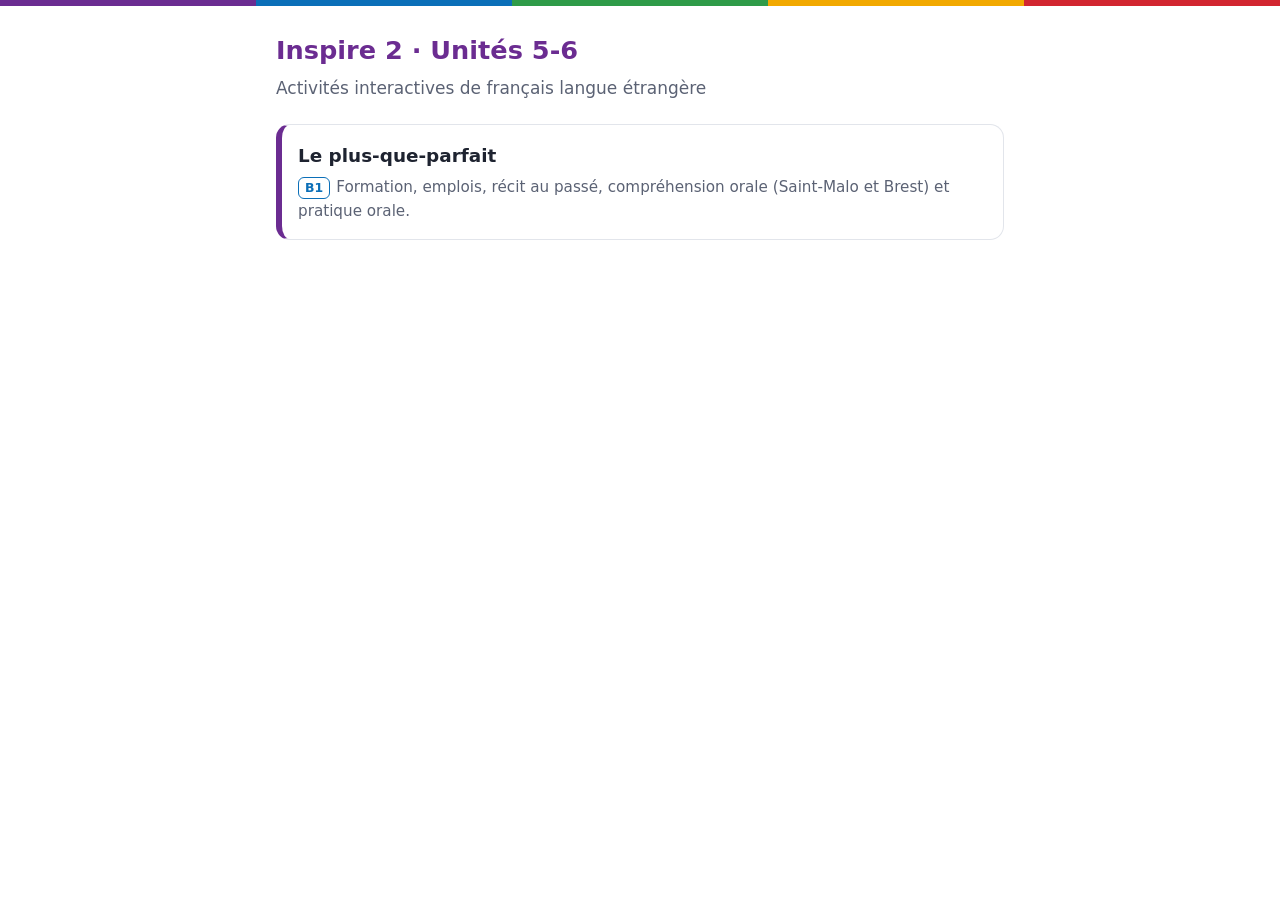
==== index.html @ f400dd66 "Activité « Le plus-que-parfait » (B1) avec audio et photos - plus-que-parfait.html : formation, empl" ====
<!doctype html>
<html lang="fr">
<head>
<meta charset="utf-8">
<meta name="viewport" content="width=device-width, initial-scale=1">
<title>Inspire 2 · Unités 5-6</title>
<style>
:root{--violet:#6b2c91;--bleu:#0b6fb8;--vert:#2f9b48;--jaune:#f2a900;--rouge:#d22630;--ink:#1e2330;--muted:#5b6274;--line:#e2e5eb}
*{box-sizing:border-box}
body{margin:0;background:#fff;color:var(--ink);font:17px/1.6 system-ui,-apple-system,"Segoe UI",Roboto,Arial,sans-serif}
.stripe{display:flex;height:6px}.stripe i{flex:1}
main{max-width:760px;margin:0 auto;padding:24px 16px 40px}
h1{margin:0;font-size:1.6rem;color:var(--violet)}
.sub{margin:4px 0 22px;color:var(--muted)}
.act{display:block;text-decoration:none;color:inherit;border:1px solid var(--line);border-left:6px solid var(--violet);border-radius:14px;padding:16px;margin:12px 0}
.act:hover,.act:focus-visible{border-color:var(--violet);outline:none}
.act h2{margin:0 0 4px;font-size:1.15rem}
.act p{margin:0;color:var(--muted);font-size:.95rem}
.tag{display:inline-block;font-size:.78rem;font-weight:700;color:var(--bleu);border:1.5px solid var(--bleu);border-radius:6px;padding:0 6px;margin-right:6px}
</style>
</head>
<body>
<div class="stripe" aria-hidden="true"><i style="background:var(--violet)"></i><i style="background:var(--bleu)"></i><i style="background:var(--vert)"></i><i style="background:var(--jaune)"></i><i style="background:var(--rouge)"></i></div>
<main>
  <h1>Inspire 2 · Unités 5-6</h1>
  <p class="sub">Activités interactives de français langue étrangère</p>
  <a class="act" href="plus-que-parfait.html">
    <h2>Le plus-que-parfait</h2>
    <p><span class="tag">B1</span>Formation, emplois, récit au passé, compréhension orale (Saint-Malo et Brest) et pratique orale.</p>
  </a>
</main>
</body>
</html>
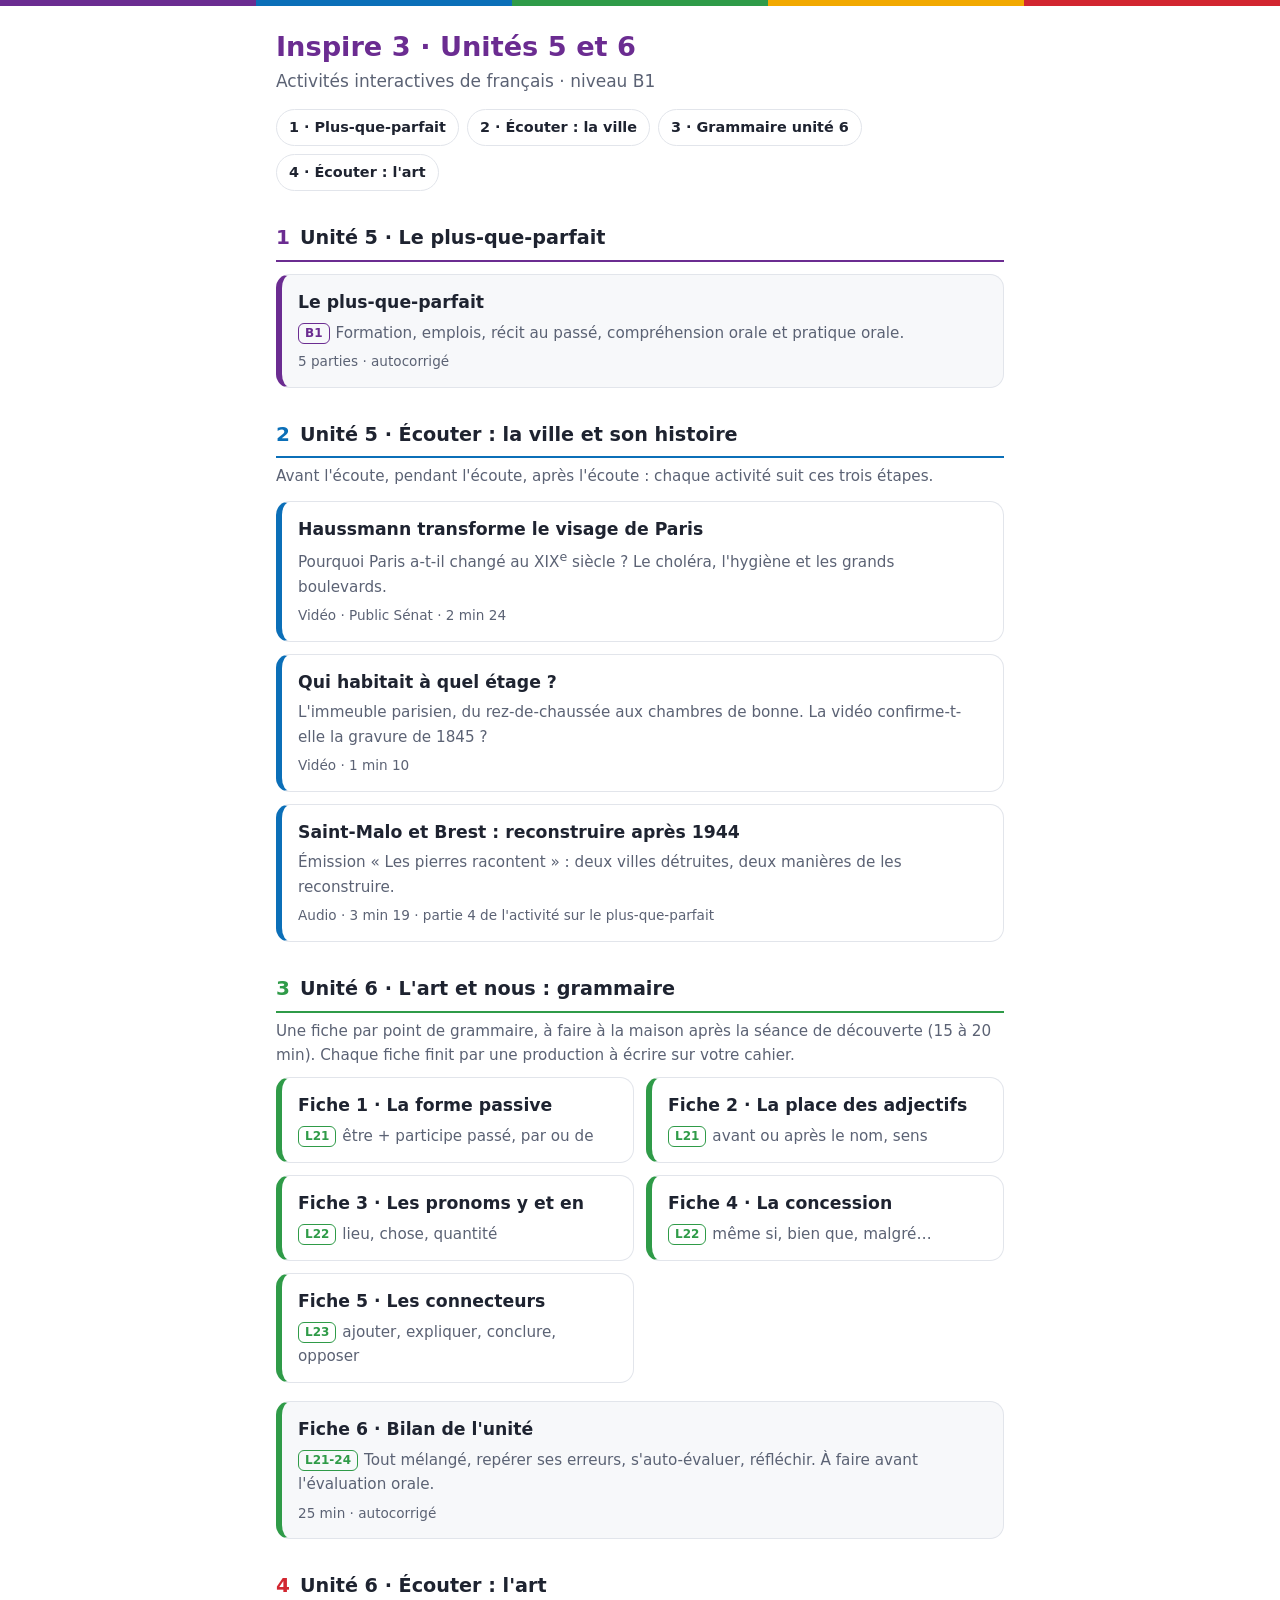
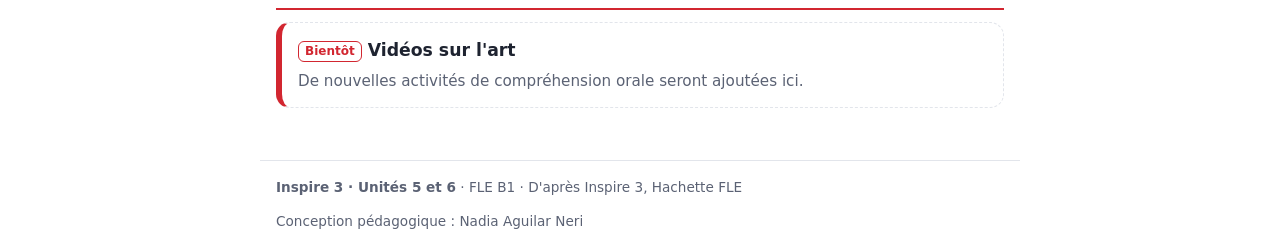
==== commit 22d7cf91: "Accueil Inspire 3 U5-U6 : plus-que-parfait, écoutes (ville, Brest), grammaire unité 6 - Nouvel index" ====
--- a/index.html
+++ b/index.html
@@ -3,31 +3,111 @@
 <head>
 <meta charset="utf-8">
 <meta name="viewport" content="width=device-width, initial-scale=1">
-<title>Inspire 2 · Unités 5-6</title>
+<title>Inspire 3 · Unités 5 et 6</title>
 <style>
-:root{--violet:#6b2c91;--bleu:#0b6fb8;--vert:#2f9b48;--jaune:#f2a900;--rouge:#d22630;--ink:#1e2330;--muted:#5b6274;--line:#e2e5eb}
+:root{--violet:#6b2c91;--bleu:#0b6fb8;--vert:#2f9b48;--jaune:#f2a900;--rouge:#d22630;--ink:#1e2330;--muted:#5b6274;--line:#e2e5eb;--soft:#f7f8fa}
 *{box-sizing:border-box}
+html{-webkit-text-size-adjust:100%;scroll-behavior:smooth}
 body{margin:0;background:#fff;color:var(--ink);font:17px/1.6 system-ui,-apple-system,"Segoe UI",Roboto,Arial,sans-serif}
+a{color:var(--bleu)}
 .stripe{display:flex;height:6px}.stripe i{flex:1}
 main{max-width:760px;margin:0 auto;padding:24px 16px 40px}
-h1{margin:0;font-size:1.6rem;color:var(--violet)}
-.sub{margin:4px 0 22px;color:var(--muted)}
-.act{display:block;text-decoration:none;color:inherit;border:1px solid var(--line);border-left:6px solid var(--violet);border-radius:14px;padding:16px;margin:12px 0}
-.act:hover,.act:focus-visible{border-color:var(--violet);outline:none}
-.act h2{margin:0 0 4px;font-size:1.15rem}
+h1{margin:0;font-size:1.7rem;line-height:1.25;color:var(--violet)}
+.sub{margin:4px 0 14px;color:var(--muted)}
+nav.sommaire{display:flex;flex-wrap:wrap;gap:8px;margin:0 0 8px}
+nav.sommaire a{text-decoration:none;font-size:.9rem;font-weight:600;border:1.5px solid var(--line);border-radius:999px;padding:6px 12px;color:var(--ink)}
+nav.sommaire a:hover,nav.sommaire a:focus-visible{border-color:var(--violet);outline:none}
+section.bloc{margin-top:30px;scroll-margin-top:12px}
+.bloc-head{display:flex;align-items:baseline;gap:10px;border-bottom:2px solid var(--c);padding-bottom:6px;margin-bottom:6px}
+.bloc-head .n{font-weight:800;color:var(--c);font-size:1.25rem}
+.bloc-head h2{margin:0;font-size:1.2rem}
+.bloc-intro{margin:6px 0 4px;color:var(--muted);font-size:.95rem}
+.act{display:block;text-decoration:none;color:inherit;border:1px solid var(--line);border-left:6px solid var(--c);border-radius:14px;padding:14px 16px;margin:12px 0;background:#fff}
+a.act:hover,a.act:focus-visible{border-color:var(--c);outline:none}
+.act h3{margin:0 0 4px;font-size:1.08rem}
 .act p{margin:0;color:var(--muted);font-size:.95rem}
-.tag{display:inline-block;font-size:.78rem;font-weight:700;color:var(--bleu);border:1.5px solid var(--bleu);border-radius:6px;padding:0 6px;margin-right:6px}
+.act .meta{margin-top:6px;font-size:.85rem}
+.act.vedette{background:var(--soft)}
+.tag{display:inline-block;font-size:.75rem;font-weight:700;color:var(--c);border:1.5px solid var(--c);border-radius:6px;padding:0 6px;margin-right:6px;vertical-align:1px}
+.act.bientot{border-style:dashed;border-left-style:solid}
+.grid{display:grid;gap:0 12px;grid-template-columns:1fr}
+@media (min-width:640px){.grid{grid-template-columns:1fr 1fr}.grid .act{margin:6px 0}}
+footer{max-width:760px;margin:0 auto;padding:16px;border-top:1px solid var(--line);color:var(--muted);font-size:.85rem;display:flex;justify-content:space-between;gap:12px;flex-wrap:wrap}
 </style>
 </head>
 <body>
 <div class="stripe" aria-hidden="true"><i style="background:var(--violet)"></i><i style="background:var(--bleu)"></i><i style="background:var(--vert)"></i><i style="background:var(--jaune)"></i><i style="background:var(--rouge)"></i></div>
 <main>
-  <h1>Inspire 2 · Unités 5-6</h1>
-  <p class="sub">Activités interactives de français langue étrangère</p>
-  <a class="act" href="plus-que-parfait.html">
-    <h2>Le plus-que-parfait</h2>
-    <p><span class="tag">B1</span>Formation, emplois, récit au passé, compréhension orale (Saint-Malo et Brest) et pratique orale.</p>
-  </a>
+  <h1>Inspire 3 · Unités 5 et 6</h1>
+  <p class="sub">Activités interactives de français · niveau B1</p>
+  <nav class="sommaire" aria-label="Sommaire">
+    <a href="#pqp">1 · Plus-que-parfait</a>
+    <a href="#ecouter">2 · Écouter : la ville</a>
+    <a href="#grammaire-u6">3 · Grammaire unité 6</a>
+    <a href="#art">4 · Écouter : l'art</a>
+  </nav>
+
+  <!-- 1. PLUS-QUE-PARFAIT -->
+  <section class="bloc" id="pqp" style="--c:var(--violet)">
+    <div class="bloc-head"><span class="n">1</span><h2>Unité 5 · Le plus-que-parfait</h2></div>
+    <a class="act vedette" href="plus-que-parfait.html">
+      <h3>Le plus-que-parfait</h3>
+      <p><span class="tag">B1</span>Formation, emplois, récit au passé, compréhension orale et pratique orale.</p>
+      <p class="meta">5 parties · autocorrigé</p>
+    </a>
+  </section>
+
+  <!-- 2. ÉCOUTER : LA VILLE ET SON HISTOIRE -->
+  <section class="bloc" id="ecouter" style="--c:var(--bleu)">
+    <div class="bloc-head"><span class="n">2</span><h2>Unité 5 · Écouter : la ville et son histoire</h2></div>
+    <p class="bloc-intro">Avant l'écoute, pendant l'écoute, après l'écoute : chaque activité suit ces trois étapes.</p>
+    <a class="act" href="ecouter/haussmann.html">
+      <h3>Haussmann transforme le visage de Paris</h3>
+      <p>Pourquoi Paris a-t-il changé au XIX<sup>e</sup> siècle&nbsp;? Le choléra, l'hygiène et les grands boulevards.</p>
+      <p class="meta">Vidéo · Public Sénat · 2 min 24</p>
+    </a>
+    <a class="act" href="ecouter/logements.html">
+      <h3>Qui habitait à quel étage&nbsp;?</h3>
+      <p>L'immeuble parisien, du rez-de-chaussée aux chambres de bonne. La vidéo confirme-t-elle la gravure de 1845&nbsp;?</p>
+      <p class="meta">Vidéo · 1 min 10</p>
+    </a>
+    <a class="act" href="plus-que-parfait.html#ecoute">
+      <h3>Saint-Malo et Brest : reconstruire après 1944</h3>
+      <p>Émission « Les pierres racontent » : deux villes détruites, deux manières de les reconstruire.</p>
+      <p class="meta">Audio · 3 min 19 · partie 4 de l'activité sur le plus-que-parfait</p>
+    </a>
+  </section>
+
+  <!-- 3. GRAMMAIRE UNITÉ 6 -->
+  <section class="bloc" id="grammaire-u6" style="--c:var(--vert)">
+    <div class="bloc-head"><span class="n">3</span><h2>Unité 6 · L'art et nous : grammaire</h2></div>
+    <p class="bloc-intro">Une fiche par point de grammaire, à faire à la maison après la séance de découverte (15 à 20 min). Chaque fiche finit par une production à écrire sur votre cahier.</p>
+    <div class="grid">
+      <a class="act" href="u6-f1-passif.html"><h3>Fiche 1 · La forme passive</h3><p><span class="tag">L21</span>être + participe passé, par ou de</p></a>
+      <a class="act" href="u6-f2-adjectifs.html"><h3>Fiche 2 · La place des adjectifs</h3><p><span class="tag">L21</span>avant ou après le nom, sens</p></a>
+      <a class="act" href="u6-f3-y-en.html"><h3>Fiche 3 · Les pronoms y et en</h3><p><span class="tag">L22</span>lieu, chose, quantité</p></a>
+      <a class="act" href="u6-f4-concession.html"><h3>Fiche 4 · La concession</h3><p><span class="tag">L22</span>même si, bien que, malgré…</p></a>
+      <a class="act" href="u6-f5-connecteurs.html"><h3>Fiche 5 · Les connecteurs</h3><p><span class="tag">L23</span>ajouter, expliquer, conclure, opposer</p></a>
+    </div>
+    <a class="act vedette" href="u6-f6-bilan.html">
+      <h3>Fiche 6 · Bilan de l'unité</h3>
+      <p><span class="tag">L21-24</span>Tout mélangé, repérer ses erreurs, s'auto-évaluer, réfléchir. À faire avant l'évaluation orale.</p>
+      <p class="meta">25 min · autocorrigé</p>
+    </a>
+  </section>
+
+  <!-- 4. ÉCOUTER : L'ART -->
+  <section class="bloc" id="art" style="--c:var(--rouge)">
+    <div class="bloc-head"><span class="n">4</span><h2>Unité 6 · Écouter : l'art</h2></div>
+    <div class="act bientot">
+      <h3><span class="tag">Bientôt</span>Vidéos sur l'art</h3>
+      <p>De nouvelles activités de compréhension orale seront ajoutées ici.</p>
+    </div>
+  </section>
 </main>
+<footer>
+  <span><b>Inspire 3 · Unités 5 et 6</b> · FLE B1 · D'après Inspire 3, Hachette FLE</span>
+  <span>Conception pédagogique : Nadia Aguilar Neri</span>
+</footer>
 </body>
 </html>
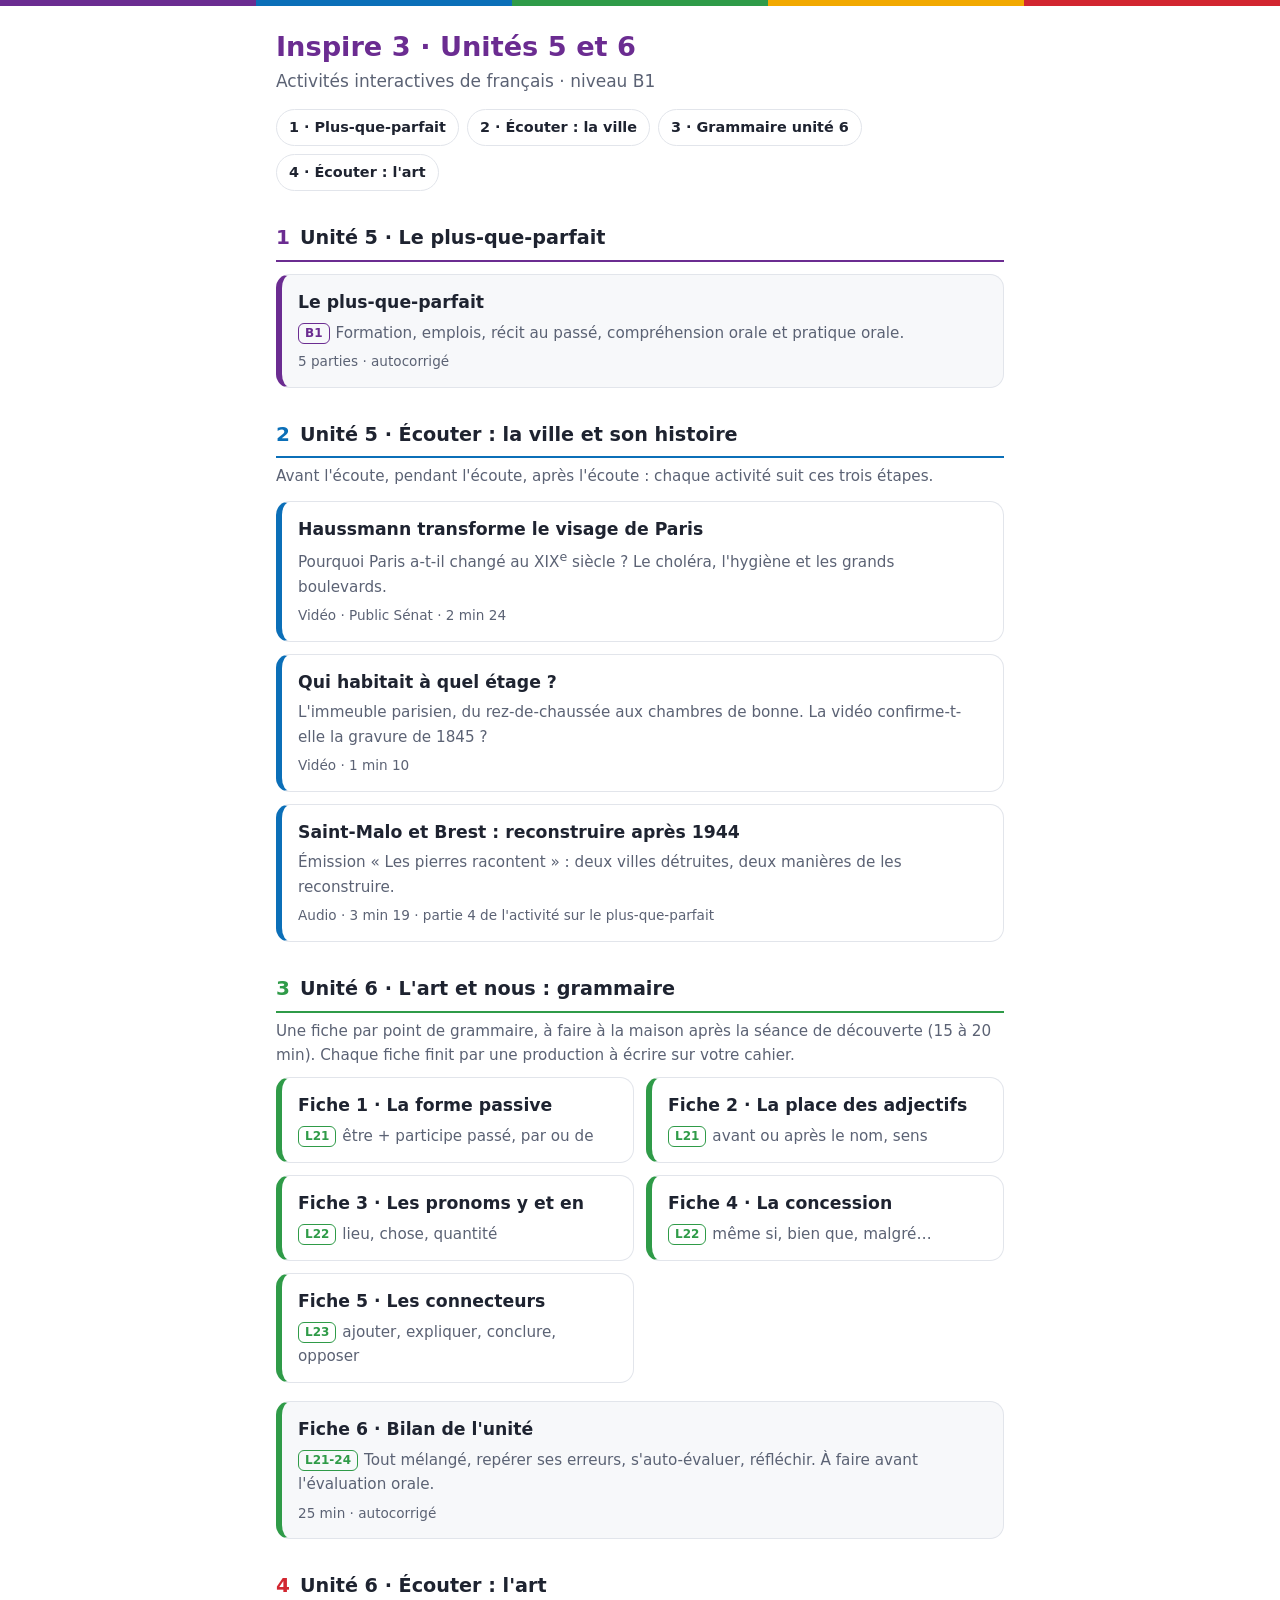
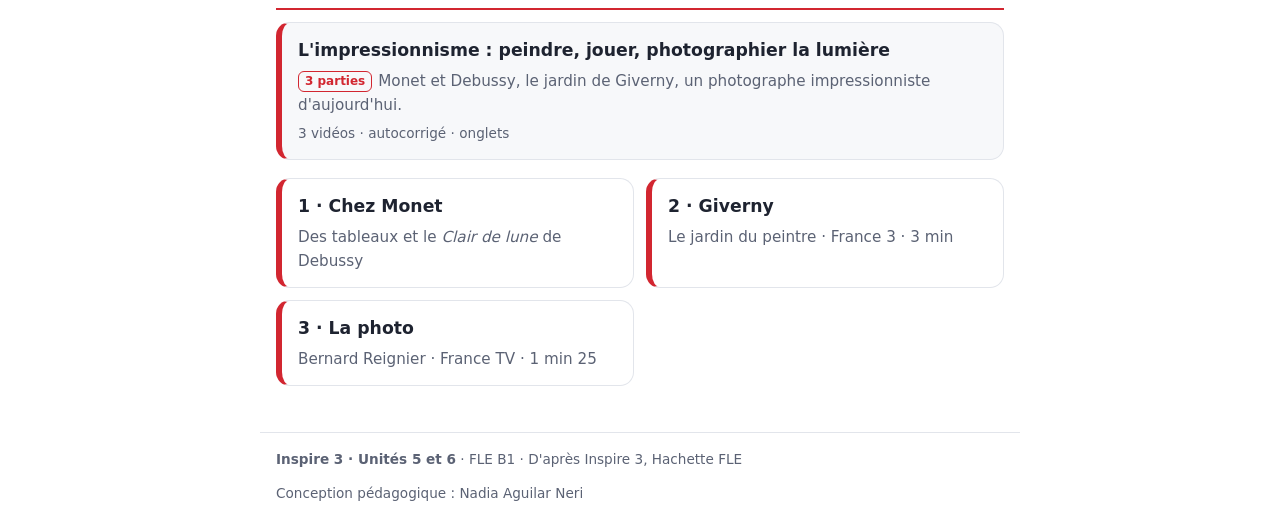
==== commit 9fe7043e: "Écouter l'art : l'impressionnisme en 3 onglets (Monet et Debussy, Giverny, photographie) - ecouter/i" ====
--- a/index.html
+++ b/index.html
@@ -99,9 +99,15 @@
   <!-- 4. ÉCOUTER : L'ART -->
   <section class="bloc" id="art" style="--c:var(--rouge)">
     <div class="bloc-head"><span class="n">4</span><h2>Unité 6 · Écouter : l'art</h2></div>
-    <div class="act bientot">
-      <h3><span class="tag">Bientôt</span>Vidéos sur l'art</h3>
-      <p>De nouvelles activités de compréhension orale seront ajoutées ici.</p>
+    <a class="act vedette" href="ecouter/impressionnisme.html">
+      <h3>L'impressionnisme : peindre, jouer, photographier la lumière</h3>
+      <p><span class="tag">3 parties</span>Monet et Debussy, le jardin de Giverny, un photographe impressionniste d'aujourd'hui.</p>
+      <p class="meta">3 vidéos · autocorrigé · onglets</p>
+    </a>
+    <div class="grid">
+      <a class="act" href="ecouter/impressionnisme.html#monet"><h3>1 · Chez Monet</h3><p>Des tableaux et le <i>Clair de lune</i> de Debussy</p></a>
+      <a class="act" href="ecouter/impressionnisme.html#giverny"><h3>2 · Giverny</h3><p>Le jardin du peintre · France 3 · 3 min</p></a>
+      <a class="act" href="ecouter/impressionnisme.html#photo"><h3>3 · La photo</h3><p>Bernard Reignier · France TV · 1 min 25</p></a>
     </div>
   </section>
 </main>
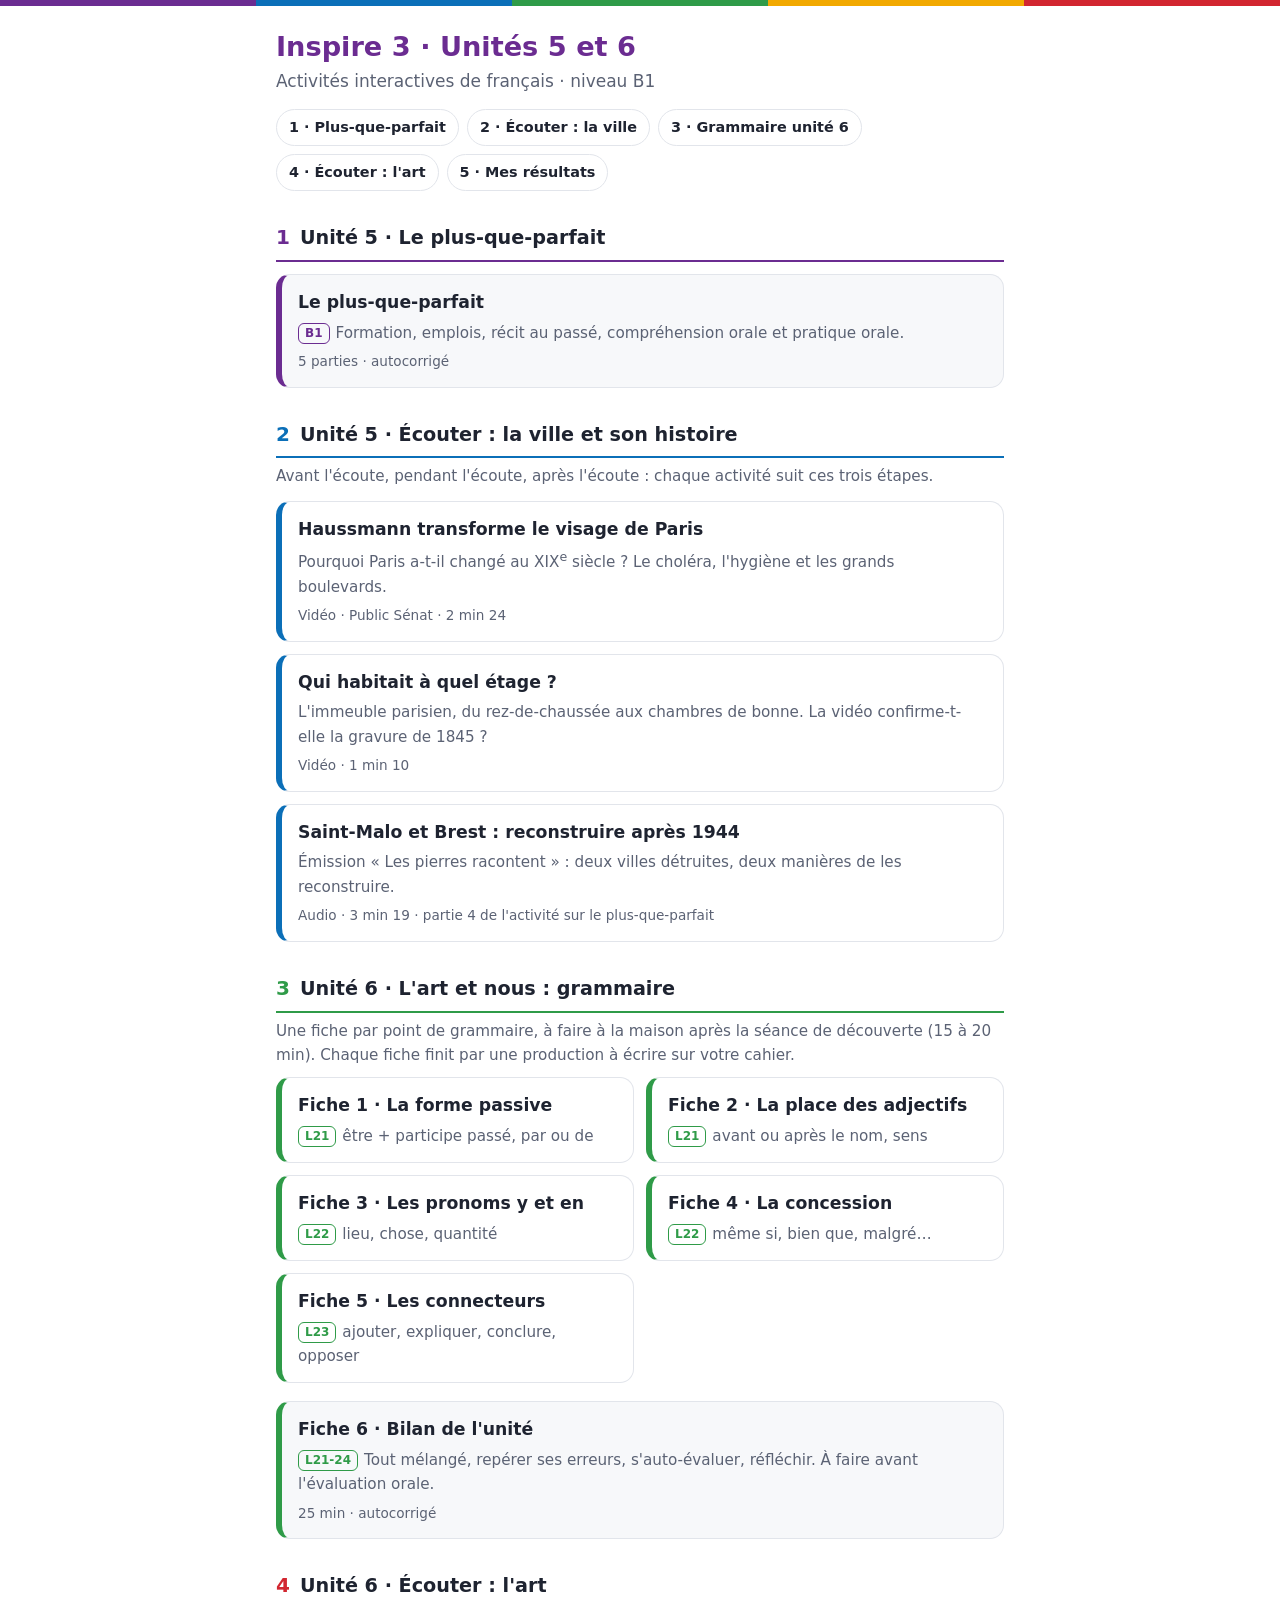
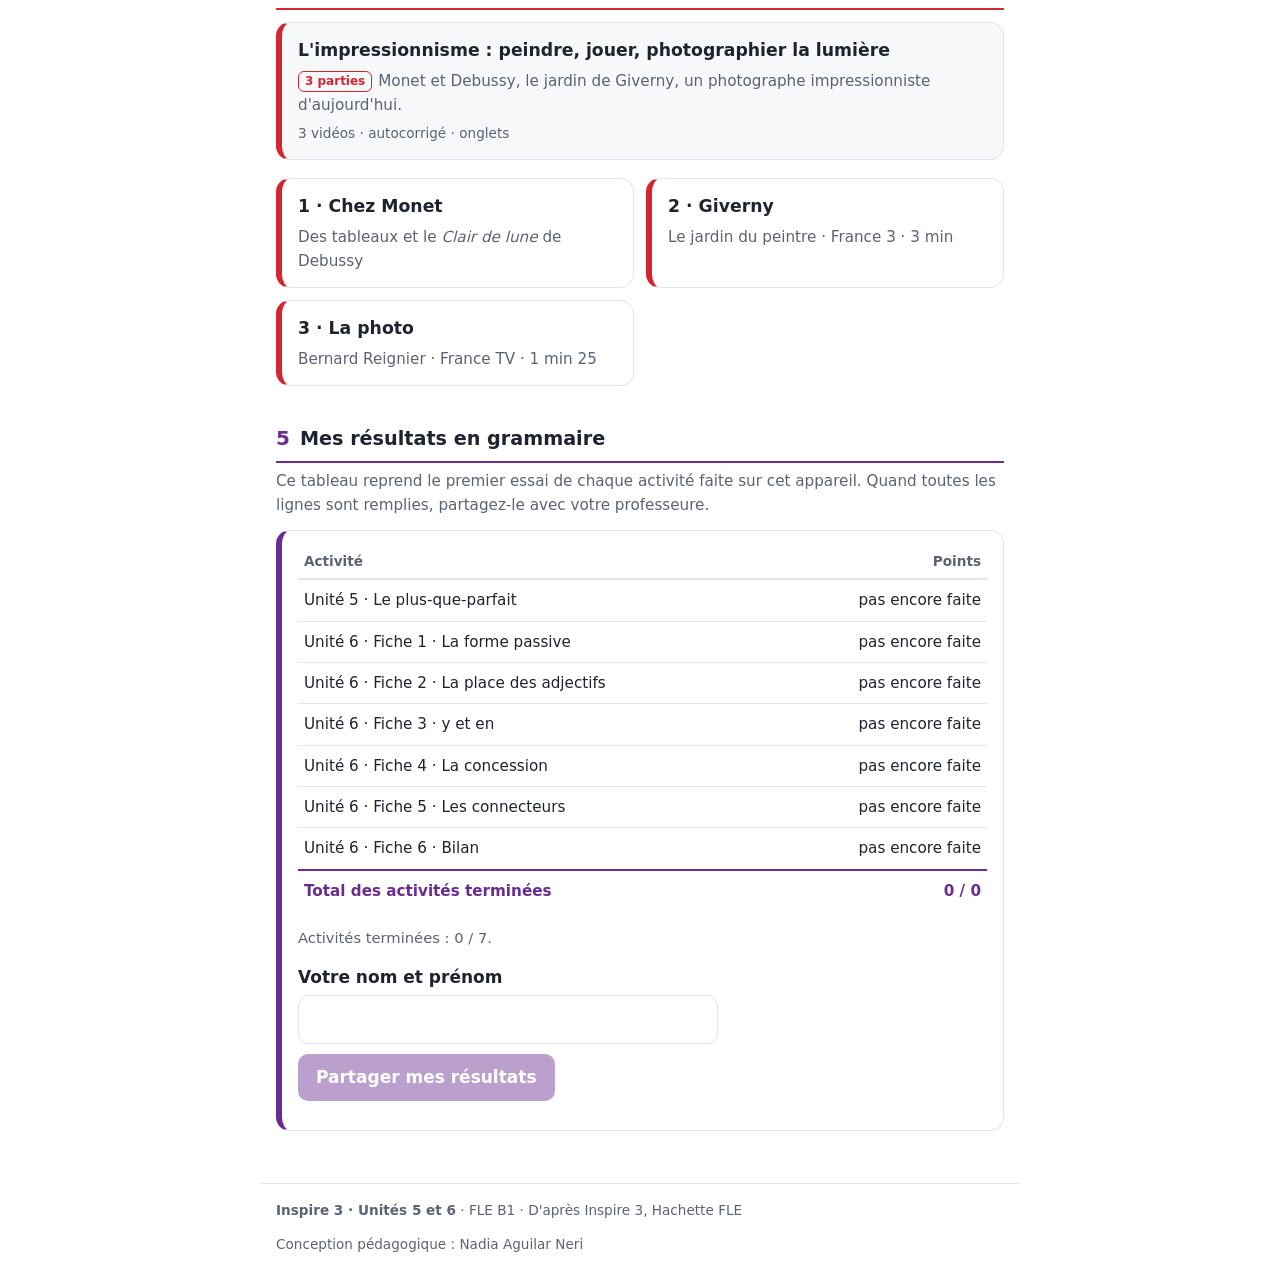
==== commit 6cb6c9ff: "Notes partagées et distracteurs revus - Fiches 1 à 6 (unité 6) : bouton « Vérifier » par exercice (c" ====
--- a/index.html
+++ b/index.html
@@ -32,6 +32,19 @@
 .act.bientot{border-style:dashed;border-left-style:solid}
 .grid{display:grid;gap:0 12px;grid-template-columns:1fr}
 @media (min-width:640px){.grid{grid-template-columns:1fr 1fr}.grid .act{margin:6px 0}}
+.res{border:1px solid var(--line);border-left:6px solid var(--violet);border-radius:14px;padding:14px 16px;margin:12px 0}
+.res table{width:100%;border-collapse:collapse;font-size:.95rem}
+.res th{text-align:left;font-size:.85rem;color:var(--muted);border-bottom:2px solid var(--line);padding:6px}
+.res td{border-bottom:1px solid var(--line);padding:8px 6px;vertical-align:top}
+.res td:last-child,.res th:last-child{text-align:right;white-space:nowrap}
+.res tr.tot td{font-weight:800;color:var(--violet);border-bottom:none;border-top:2px solid var(--violet)}
+.res .detail{display:block;font-size:.82rem;color:var(--muted)}
+.res .etat{color:var(--muted);font-size:.92rem}
+.res label{display:block;font-weight:600;margin:8px 0 4px}
+.res input{display:block;width:100%;max-width:420px;font:inherit;padding:10px 12px;border:1.5px solid var(--line);border-radius:10px}
+.res .btn{margin-top:10px;font:inherit;font-weight:700;color:#fff;background:var(--violet);border:none;border-radius:10px;padding:10px 18px;min-height:44px;cursor:pointer}
+.res .btn:disabled{opacity:.45;cursor:default}
+.res .fbk{font-size:.92rem}
 footer{max-width:760px;margin:0 auto;padding:16px;border-top:1px solid var(--line);color:var(--muted);font-size:.85rem;display:flex;justify-content:space-between;gap:12px;flex-wrap:wrap}
 </style>
 </head>
@@ -45,6 +58,7 @@
     <a href="#ecouter">2 · Écouter : la ville</a>
     <a href="#grammaire-u6">3 · Grammaire unité 6</a>
     <a href="#art">4 · Écouter : l'art</a>
+    <a href="#resultats">5 · Mes résultats</a>
   </nav>
 
   <!-- 1. PLUS-QUE-PARFAIT -->
@@ -110,10 +124,51 @@
       <a class="act" href="ecouter/impressionnisme.html#photo"><h3>3 · La photo</h3><p>Bernard Reignier · France TV · 1 min 25</p></a>
     </div>
   </section>
+
+  <!-- 5. MES RÉSULTATS -->
+  <section class="bloc" id="resultats" style="--c:var(--violet)">
+    <div class="bloc-head"><span class="n">5</span><h2>Mes résultats en grammaire</h2></div>
+    <p class="bloc-intro">Ce tableau reprend le premier essai de chaque activité faite sur cet appareil. Quand toutes les lignes sont remplies, partagez-le avec votre professeure.</p>
+    <div class="res">
+      <table id="recap"><thead><tr><th>Activité</th><th>Points</th></tr></thead><tbody></tbody></table>
+      <p class="etat" id="recap-etat"></p>
+      <label for="recap-nom">Votre nom et prénom</label>
+      <input id="recap-nom" type="text" autocomplete="name" maxlength="60">
+      <button type="button" class="btn" id="recap-partager">Partager mes résultats</button>
+      <p class="fbk" id="recap-fb" aria-live="polite"></p>
+    </div>
+  </section>
 </main>
 <footer>
   <span><b>Inspire 3 · Unités 5 et 6</b> · FLE B1 · D'après Inspire 3, Hachette FLE</span>
   <span>Conception pédagogique : Nadia Aguilar Neri</span>
 </footer>
+<script>
+(function(){
+  var ACTS=[["pqp","Unité 5 · Le plus-que-parfait"],["u6-f1-passif","Unité 6 · Fiche 1 · La forme passive"],["u6-f2-adjectifs","Unité 6 · Fiche 2 · La place des adjectifs"],
+    ["u6-f3-y-en","Unité 6 · Fiche 3 · y et en"],["u6-f4-concession","Unité 6 · Fiche 4 · La concession"],["u6-f5-connecteurs","Unité 6 · Fiche 5 · Les connecteurs"],["u6-f6-bilan","Unité 6 · Fiche 6 · Bilan"]];
+  function get(k){ try{ return JSON.parse(localStorage.getItem("fiche:"+k)||"null"); }catch(e){ return null; } }
+  var tb=document.querySelector("#recap tbody"), inp=document.getElementById("recap-nom"), btn=document.getElementById("recap-partager"), fb=document.getElementById("recap-fb");
+  var pts=0,max=0,faits=0,lignes=[];
+  tb.innerHTML = ACTS.map(function(a){ var r=get(a[0]);
+    if(r && r.complet){ pts+=r.points; max+=r.total; faits++; lignes.push(a[1]+" : "+r.points+" / "+r.total);
+      return "<tr><td>"+a[1]+"<span class=\"detail\">"+r.parts.map(function(x){ return x.t+" : "+x.p+"/"+x.n; }).join(" · ")+"</span></td><td>"+r.points+" / "+r.total+"</td></tr>"; }
+    return "<tr><td>"+a[1]+"</td><td>"+(r ? "en cours" : "pas encore faite")+"</td></tr>"; }).join("")
+    + "<tr class=\"tot\"><td>Total des activités terminées</td><td>"+pts+" / "+max+"</td></tr>";
+  document.getElementById("recap-etat").textContent = "Activités terminées : "+faits+" / "+ACTS.length+".";
+  btn.disabled = faits===0;
+  try{ inp.value=localStorage.getItem("exos:nom")||""; }catch(e){}
+  inp.addEventListener("input",function(){ try{ localStorage.setItem("exos:nom",inp.value.trim()); }catch(e){} });
+  btn.addEventListener("click",function(){
+    var nom=inp.value.trim(); if(!nom){ fb.textContent="Écrivez votre nom pour que votre professeure reconnaisse vos résultats."; inp.focus(); return; }
+    var d=new Date();
+    var txt="Inspire 3 · Unités 5 et 6 · Mes résultats en grammaire\nNom : "+nom+"\n"+lignes.map(function(l){return "· "+l;}).join("\n")+"\nTotal : "+pts+" / "+max+" points (premier essai, "+faits+" activité(s) sur "+ACTS.length+")\nLe "+d.toLocaleDateString("fr-FR")+" à "+d.toLocaleTimeString("fr-FR",{hour:"2-digit",minute:"2-digit"});
+    function done(ok){ fb.textContent = ok ? "✓ Copié ! Collez vos résultats dans le message ou le devoir demandé par votre professeure." : "Copie impossible : faites une capture d'écran du tableau."; }
+    if(navigator.share){ navigator.share({title:"Mes résultats",text:txt}).then(function(){ fb.textContent="✓ Vos résultats ont été partagés."; }).catch(function(){}); }
+    else if(navigator.clipboard){ navigator.clipboard.writeText(txt).then(function(){done(true);},function(){done(false);}); }
+    else done(false);
+  });
+})();
+</script>
 </body>
 </html>
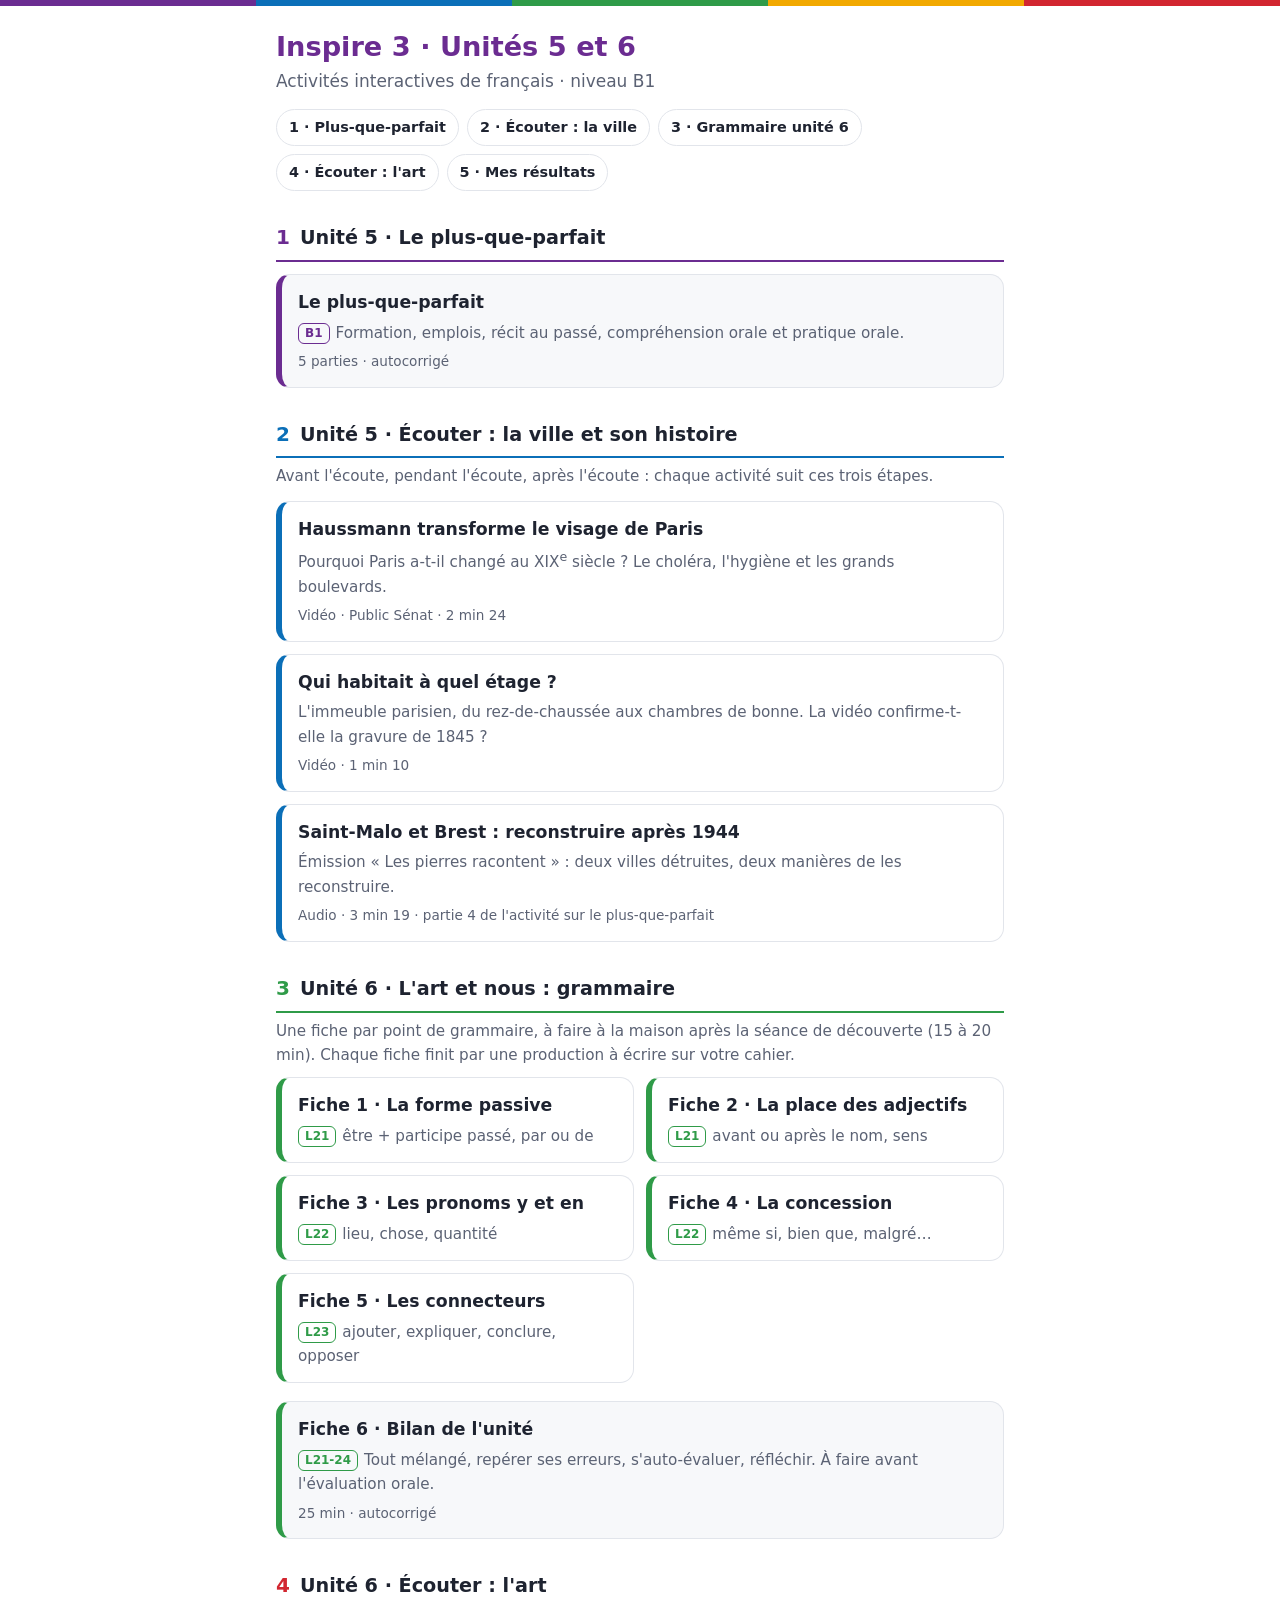
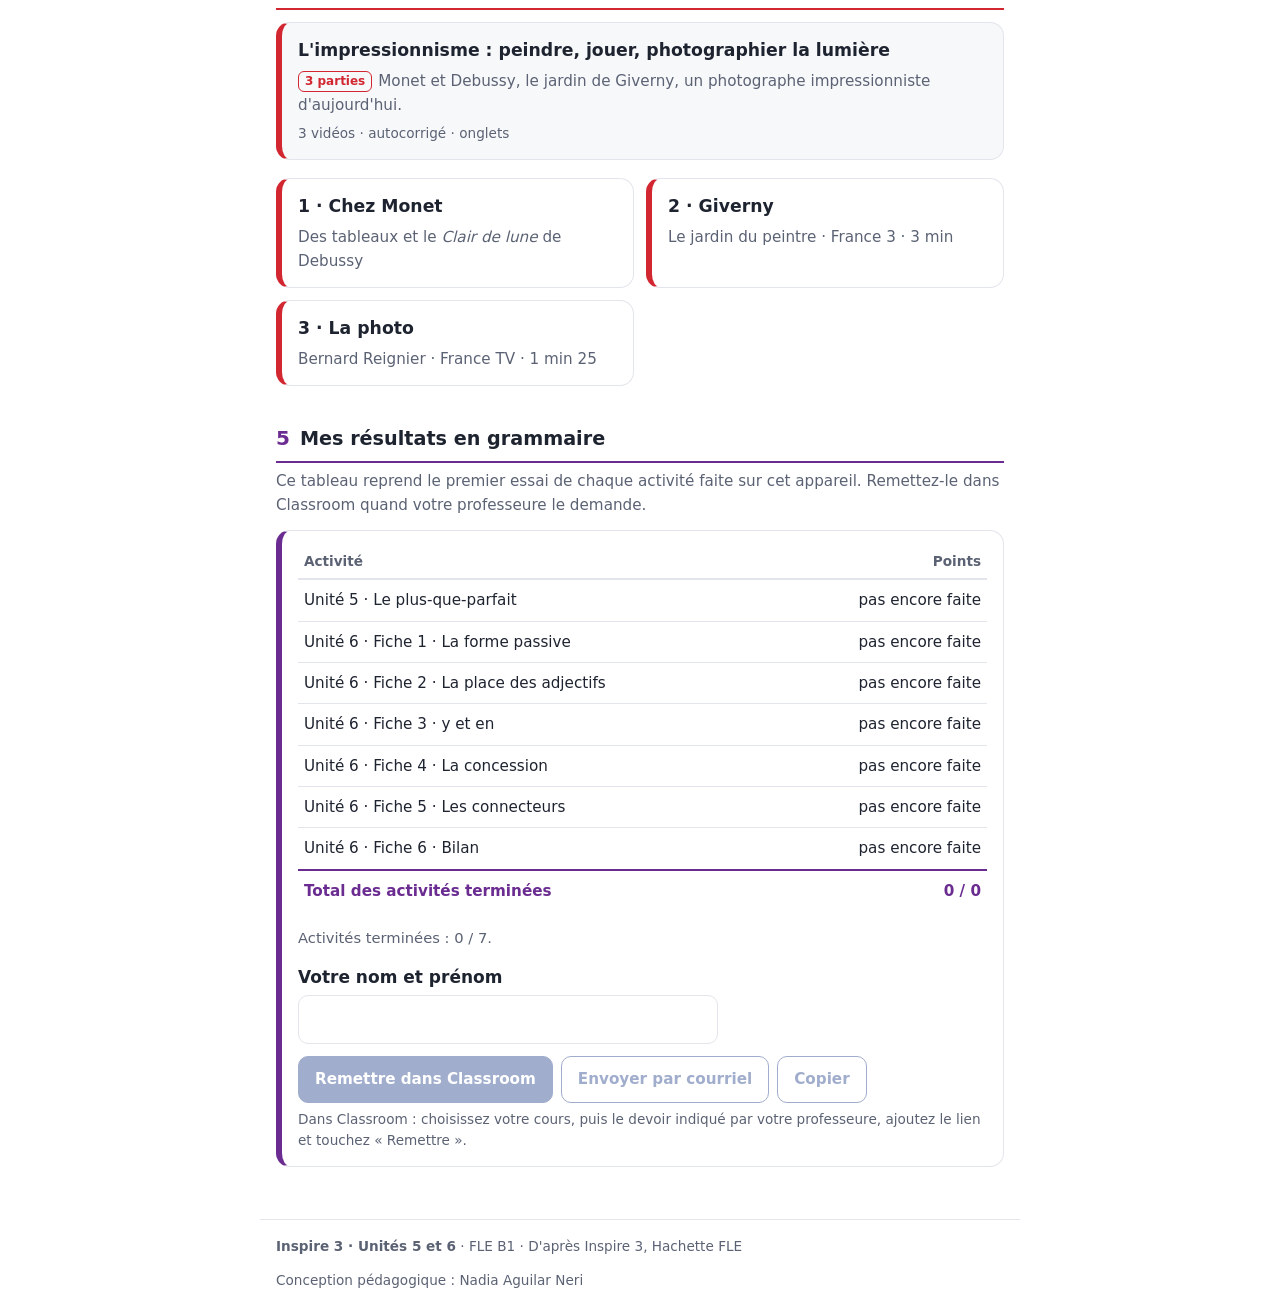
==== commit a2f98776: "Remise des résultats dans Classroom ou par courriel (plus de partage général) - partage.js : boutons" ====
--- a/index.html
+++ b/index.html
@@ -128,14 +128,13 @@
   <!-- 5. MES RÉSULTATS -->
   <section class="bloc" id="resultats" style="--c:var(--violet)">
     <div class="bloc-head"><span class="n">5</span><h2>Mes résultats en grammaire</h2></div>
-    <p class="bloc-intro">Ce tableau reprend le premier essai de chaque activité faite sur cet appareil. Quand toutes les lignes sont remplies, partagez-le avec votre professeure.</p>
+    <p class="bloc-intro">Ce tableau reprend le premier essai de chaque activité faite sur cet appareil. Remettez-le dans Classroom quand votre professeure le demande.</p>
     <div class="res">
       <table id="recap"><thead><tr><th>Activité</th><th>Points</th></tr></thead><tbody></tbody></table>
       <p class="etat" id="recap-etat"></p>
       <label for="recap-nom">Votre nom et prénom</label>
       <input id="recap-nom" type="text" autocomplete="name" maxlength="60">
-      <button type="button" class="btn" id="recap-partager">Partager mes résultats</button>
-      <p class="fbk" id="recap-fb" aria-live="polite"></p>
+      <div id="recap-partage"></div>
     </div>
   </section>
 </main>
@@ -143,31 +142,27 @@
   <span><b>Inspire 3 · Unités 5 et 6</b> · FLE B1 · D'après Inspire 3, Hachette FLE</span>
   <span>Conception pédagogique : Nadia Aguilar Neri</span>
 </footer>
+<script src="partage.js"></script>
 <script>
 (function(){
   var ACTS=[["pqp","Unité 5 · Le plus-que-parfait"],["u6-f1-passif","Unité 6 · Fiche 1 · La forme passive"],["u6-f2-adjectifs","Unité 6 · Fiche 2 · La place des adjectifs"],
     ["u6-f3-y-en","Unité 6 · Fiche 3 · y et en"],["u6-f4-concession","Unité 6 · Fiche 4 · La concession"],["u6-f5-connecteurs","Unité 6 · Fiche 5 · Les connecteurs"],["u6-f6-bilan","Unité 6 · Fiche 6 · Bilan"]];
   function get(k){ try{ return JSON.parse(localStorage.getItem("fiche:"+k)||"null"); }catch(e){ return null; } }
-  var tb=document.querySelector("#recap tbody"), inp=document.getElementById("recap-nom"), btn=document.getElementById("recap-partager"), fb=document.getElementById("recap-fb");
-  var pts=0,max=0,faits=0,lignes=[];
+  var tb=document.querySelector("#recap tbody"), inp=document.getElementById("recap-nom");
+  var pts=0,max=0,faits=0,lignes=[],parts=[];
   tb.innerHTML = ACTS.map(function(a){ var r=get(a[0]);
-    if(r && r.complet){ pts+=r.points; max+=r.total; faits++; lignes.push(a[1]+" : "+r.points+" / "+r.total);
+    if(r && r.complet){ pts+=r.points; max+=r.total; faits++; lignes.push(a[1]+" : "+r.points+" / "+r.total); parts.push({t:a[1],p:r.points,n:r.total});
       return "<tr><td>"+a[1]+"<span class=\"detail\">"+r.parts.map(function(x){ return x.t+" : "+x.p+"/"+x.n; }).join(" · ")+"</span></td><td>"+r.points+" / "+r.total+"</td></tr>"; }
     return "<tr><td>"+a[1]+"</td><td>"+(r ? "en cours" : "pas encore faite")+"</td></tr>"; }).join("")
     + "<tr class=\"tot\"><td>Total des activités terminées</td><td>"+pts+" / "+max+"</td></tr>";
   document.getElementById("recap-etat").textContent = "Activités terminées : "+faits+" / "+ACTS.length+".";
-  btn.disabled = faits===0;
   try{ inp.value=localStorage.getItem("exos:nom")||""; }catch(e){}
   inp.addEventListener("input",function(){ try{ localStorage.setItem("exos:nom",inp.value.trim()); }catch(e){} });
-  btn.addEventListener("click",function(){
-    var nom=inp.value.trim(); if(!nom){ fb.textContent="Écrivez votre nom pour que votre professeure reconnaisse vos résultats."; inp.focus(); return; }
-    var d=new Date();
-    var txt="Inspire 3 · Unités 5 et 6 · Mes résultats en grammaire\nNom : "+nom+"\n"+lignes.map(function(l){return "· "+l;}).join("\n")+"\nTotal : "+pts+" / "+max+" points (premier essai, "+faits+" activité(s) sur "+ACTS.length+")\nLe "+d.toLocaleDateString("fr-FR")+" à "+d.toLocaleTimeString("fr-FR",{hour:"2-digit",minute:"2-digit"});
-    function done(ok){ fb.textContent = ok ? "✓ Copié ! Collez vos résultats dans le message ou le devoir demandé par votre professeure." : "Copie impossible : faites une capture d'écran du tableau."; }
-    if(navigator.share){ navigator.share({title:"Mes résultats",text:txt}).then(function(){ fb.textContent="✓ Vos résultats ont été partagés."; }).catch(function(){}); }
-    else if(navigator.clipboard){ navigator.clipboard.writeText(txt).then(function(){done(true);},function(){done(false);}); }
-    else done(false);
+  var PB = Partage.render(document.getElementById("recap-partage"), function(){
+    var nom=inp.value.trim(); if(!nom){ inp.focus(); return {erreur:"Écrivez votre nom et prénom pour que votre professeure reconnaisse vos résultats."}; }
+    return { activite:"Inspire 3 · Unités 5 et 6 · Mes résultats en grammaire", nom:nom, points:pts, total:max, parts:parts };
   });
+  PB.setEnabled(faits>0);
 })();
 </script>
 </body>
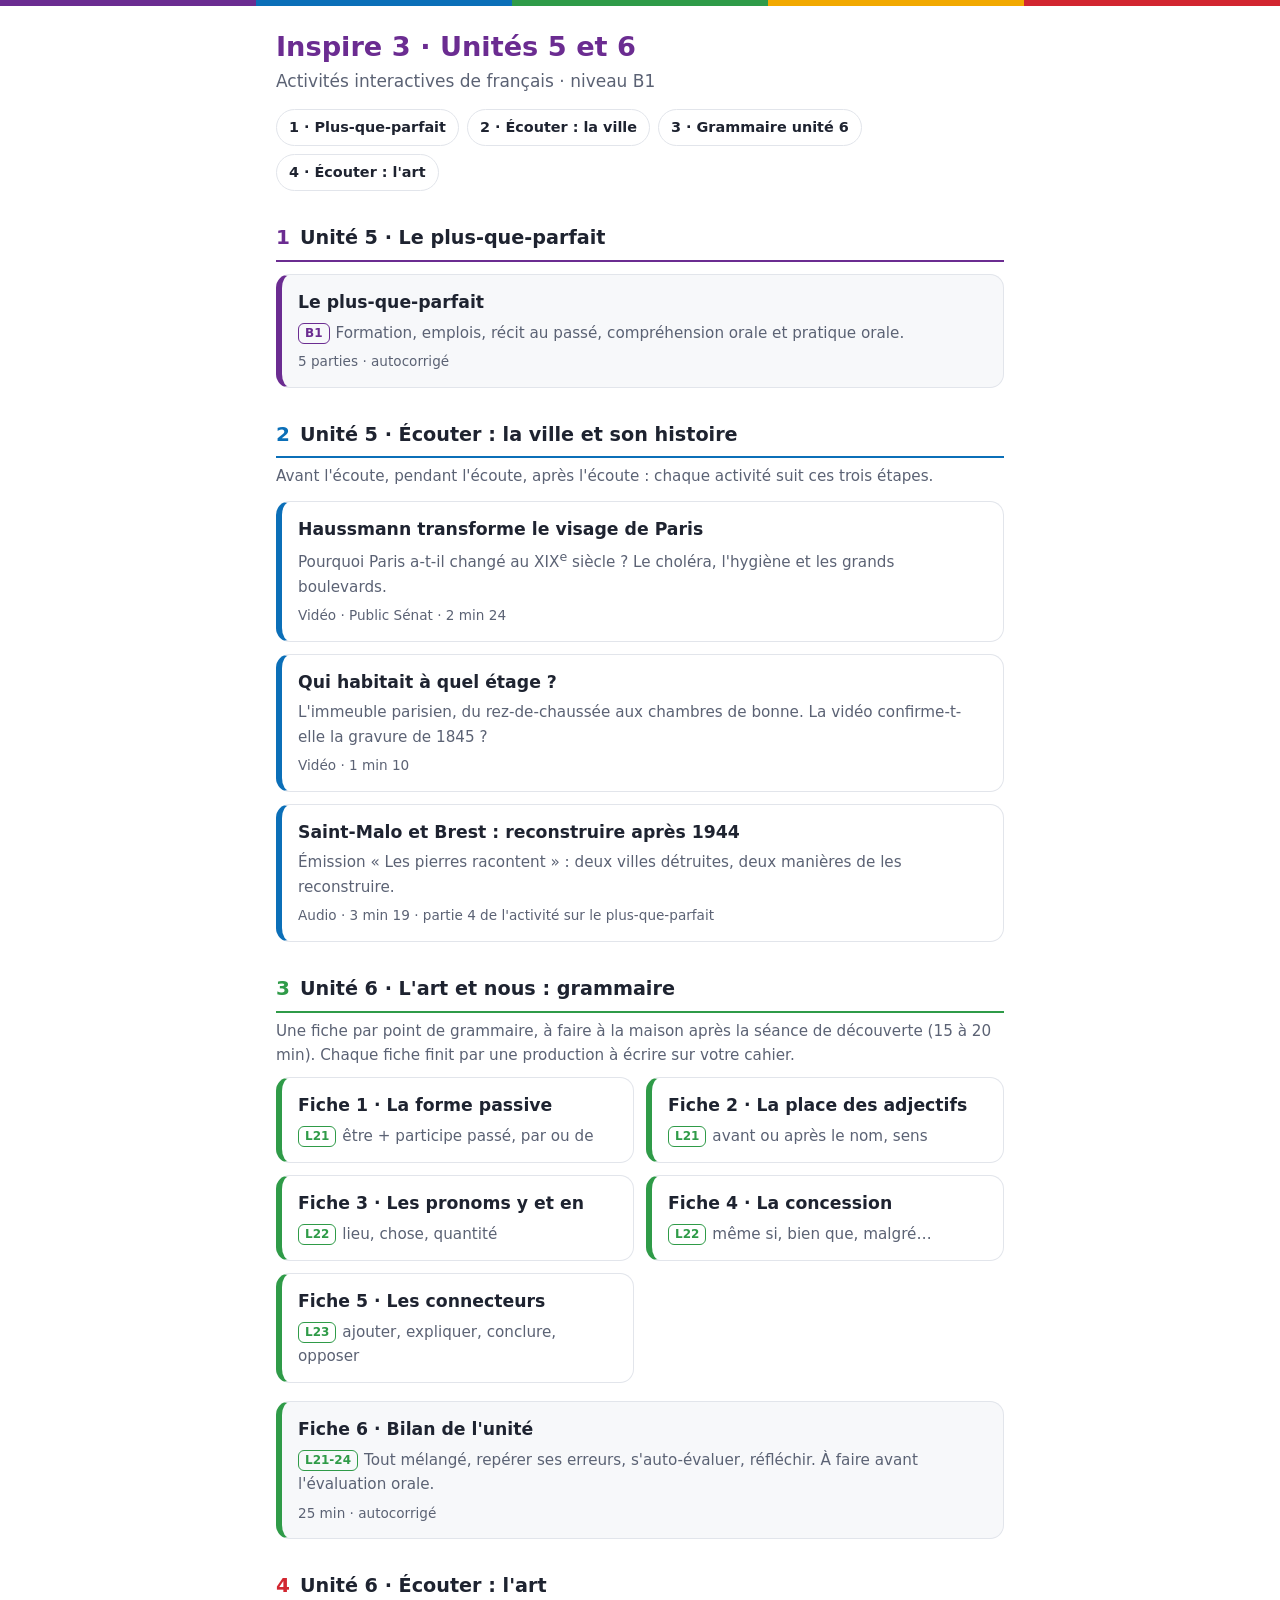
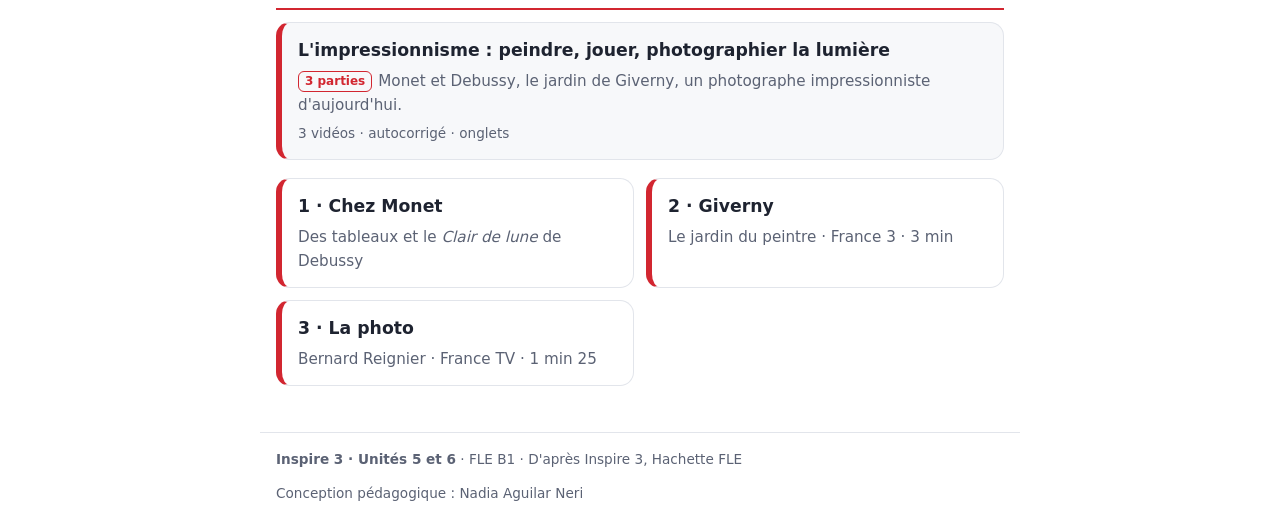
==== commit bcf0b621: "Simplification : « Vérifier » par exercice et tableau récapitulatif à capturer - Écoutes (Haussmann," ====
--- a/index.html
+++ b/index.html
@@ -32,19 +32,6 @@
 .act.bientot{border-style:dashed;border-left-style:solid}
 .grid{display:grid;gap:0 12px;grid-template-columns:1fr}
 @media (min-width:640px){.grid{grid-template-columns:1fr 1fr}.grid .act{margin:6px 0}}
-.res{border:1px solid var(--line);border-left:6px solid var(--violet);border-radius:14px;padding:14px 16px;margin:12px 0}
-.res table{width:100%;border-collapse:collapse;font-size:.95rem}
-.res th{text-align:left;font-size:.85rem;color:var(--muted);border-bottom:2px solid var(--line);padding:6px}
-.res td{border-bottom:1px solid var(--line);padding:8px 6px;vertical-align:top}
-.res td:last-child,.res th:last-child{text-align:right;white-space:nowrap}
-.res tr.tot td{font-weight:800;color:var(--violet);border-bottom:none;border-top:2px solid var(--violet)}
-.res .detail{display:block;font-size:.82rem;color:var(--muted)}
-.res .etat{color:var(--muted);font-size:.92rem}
-.res label{display:block;font-weight:600;margin:8px 0 4px}
-.res input{display:block;width:100%;max-width:420px;font:inherit;padding:10px 12px;border:1.5px solid var(--line);border-radius:10px}
-.res .btn{margin-top:10px;font:inherit;font-weight:700;color:#fff;background:var(--violet);border:none;border-radius:10px;padding:10px 18px;min-height:44px;cursor:pointer}
-.res .btn:disabled{opacity:.45;cursor:default}
-.res .fbk{font-size:.92rem}
 footer{max-width:760px;margin:0 auto;padding:16px;border-top:1px solid var(--line);color:var(--muted);font-size:.85rem;display:flex;justify-content:space-between;gap:12px;flex-wrap:wrap}
 </style>
 </head>
@@ -58,7 +45,6 @@
     <a href="#ecouter">2 · Écouter : la ville</a>
     <a href="#grammaire-u6">3 · Grammaire unité 6</a>
     <a href="#art">4 · Écouter : l'art</a>
-    <a href="#resultats">5 · Mes résultats</a>
   </nav>
 
   <!-- 1. PLUS-QUE-PARFAIT -->
@@ -124,46 +110,10 @@
       <a class="act" href="ecouter/impressionnisme.html#photo"><h3>3 · La photo</h3><p>Bernard Reignier · France TV · 1 min 25</p></a>
     </div>
   </section>
-
-  <!-- 5. MES RÉSULTATS -->
-  <section class="bloc" id="resultats" style="--c:var(--violet)">
-    <div class="bloc-head"><span class="n">5</span><h2>Mes résultats en grammaire</h2></div>
-    <p class="bloc-intro">Ce tableau reprend le premier essai de chaque activité faite sur cet appareil. Remettez-le dans Classroom quand votre professeure le demande.</p>
-    <div class="res">
-      <table id="recap"><thead><tr><th>Activité</th><th>Points</th></tr></thead><tbody></tbody></table>
-      <p class="etat" id="recap-etat"></p>
-      <label for="recap-nom">Votre nom et prénom</label>
-      <input id="recap-nom" type="text" autocomplete="name" maxlength="60">
-      <div id="recap-partage"></div>
-    </div>
-  </section>
 </main>
 <footer>
   <span><b>Inspire 3 · Unités 5 et 6</b> · FLE B1 · D'après Inspire 3, Hachette FLE</span>
   <span>Conception pédagogique : Nadia Aguilar Neri</span>
 </footer>
-<script src="partage.js"></script>
-<script>
-(function(){
-  var ACTS=[["pqp","Unité 5 · Le plus-que-parfait"],["u6-f1-passif","Unité 6 · Fiche 1 · La forme passive"],["u6-f2-adjectifs","Unité 6 · Fiche 2 · La place des adjectifs"],
-    ["u6-f3-y-en","Unité 6 · Fiche 3 · y et en"],["u6-f4-concession","Unité 6 · Fiche 4 · La concession"],["u6-f5-connecteurs","Unité 6 · Fiche 5 · Les connecteurs"],["u6-f6-bilan","Unité 6 · Fiche 6 · Bilan"]];
-  function get(k){ try{ return JSON.parse(localStorage.getItem("fiche:"+k)||"null"); }catch(e){ return null; } }
-  var tb=document.querySelector("#recap tbody"), inp=document.getElementById("recap-nom");
-  var pts=0,max=0,faits=0,lignes=[],parts=[];
-  tb.innerHTML = ACTS.map(function(a){ var r=get(a[0]);
-    if(r && r.complet){ pts+=r.points; max+=r.total; faits++; lignes.push(a[1]+" : "+r.points+" / "+r.total); parts.push({t:a[1],p:r.points,n:r.total});
-      return "<tr><td>"+a[1]+"<span class=\"detail\">"+r.parts.map(function(x){ return x.t+" : "+x.p+"/"+x.n; }).join(" · ")+"</span></td><td>"+r.points+" / "+r.total+"</td></tr>"; }
-    return "<tr><td>"+a[1]+"</td><td>"+(r ? "en cours" : "pas encore faite")+"</td></tr>"; }).join("")
-    + "<tr class=\"tot\"><td>Total des activités terminées</td><td>"+pts+" / "+max+"</td></tr>";
-  document.getElementById("recap-etat").textContent = "Activités terminées : "+faits+" / "+ACTS.length+".";
-  try{ inp.value=localStorage.getItem("exos:nom")||""; }catch(e){}
-  inp.addEventListener("input",function(){ try{ localStorage.setItem("exos:nom",inp.value.trim()); }catch(e){} });
-  var PB = Partage.render(document.getElementById("recap-partage"), function(){
-    var nom=inp.value.trim(); if(!nom){ inp.focus(); return {erreur:"Écrivez votre nom et prénom pour que votre professeure reconnaisse vos résultats."}; }
-    return { activite:"Inspire 3 · Unités 5 et 6 · Mes résultats en grammaire", nom:nom, points:pts, total:max, parts:parts };
-  });
-  PB.setEnabled(faits>0);
-})();
-</script>
 </body>
 </html>
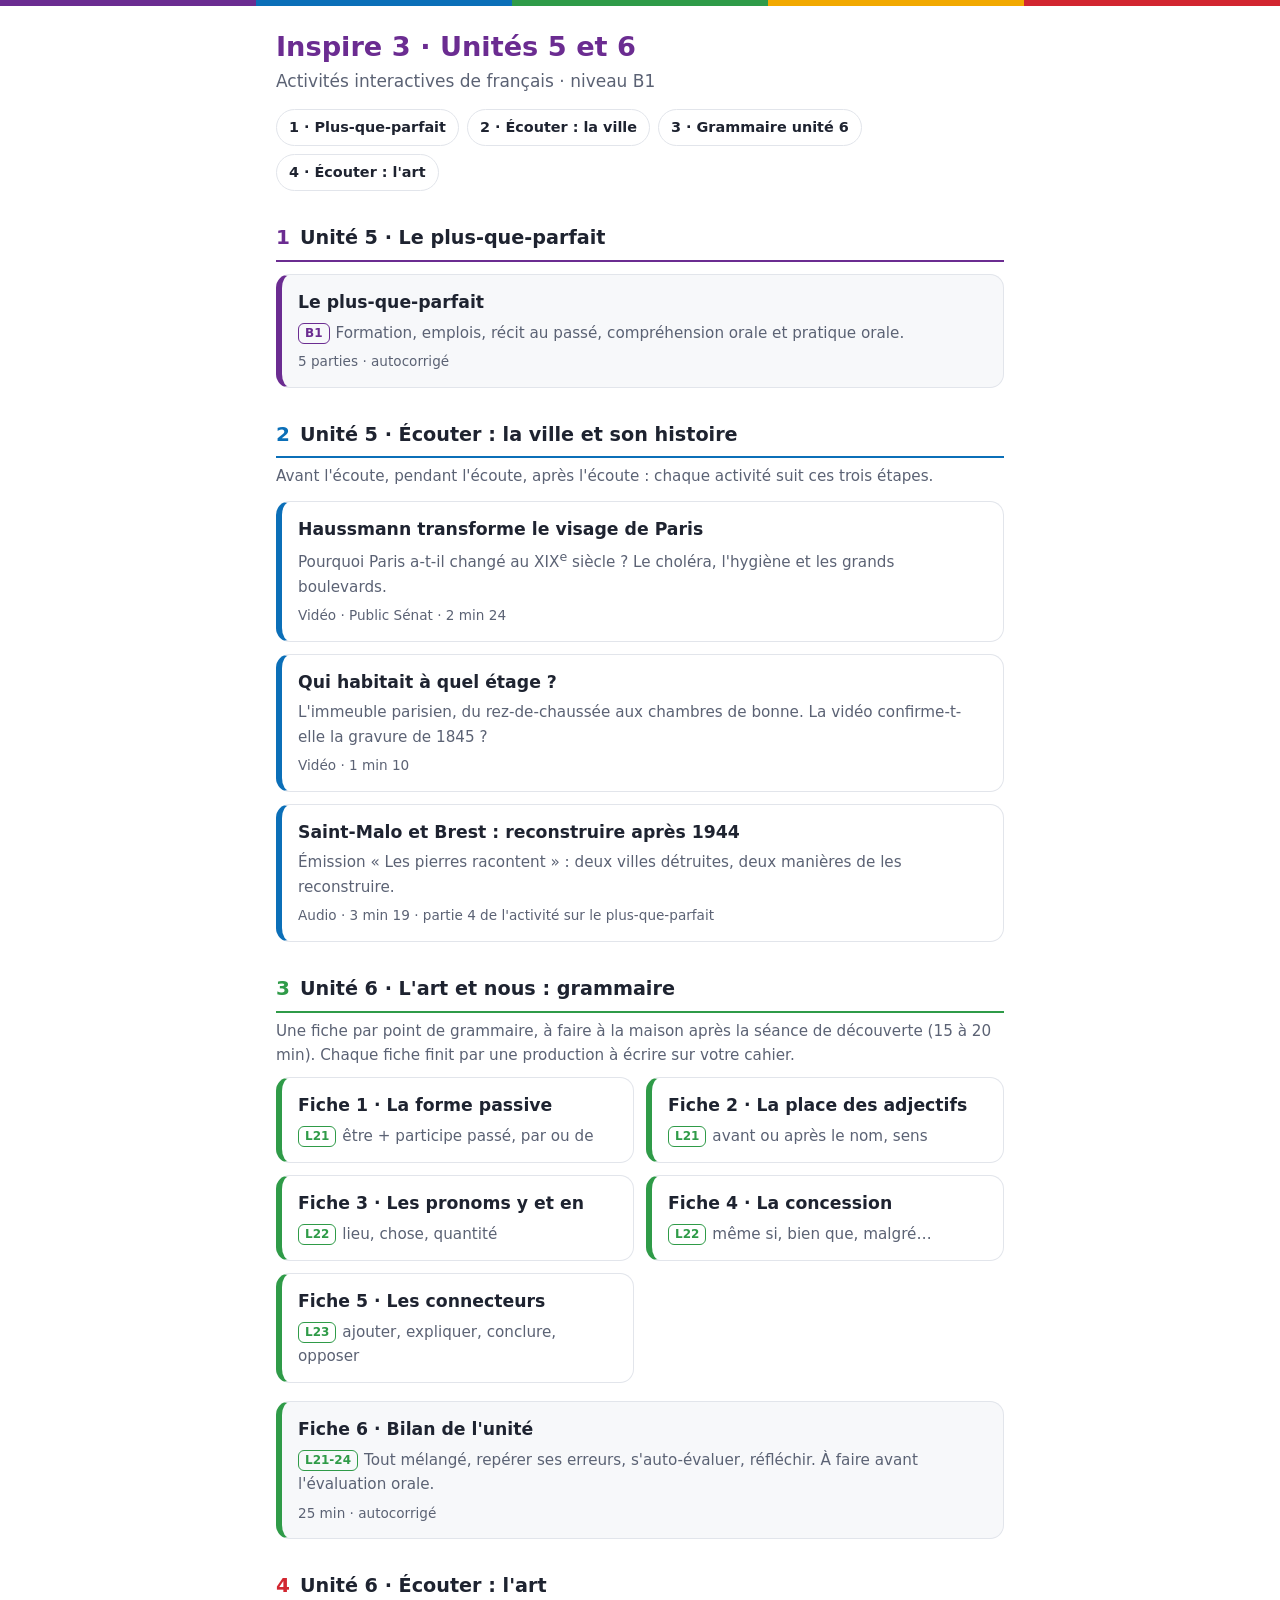
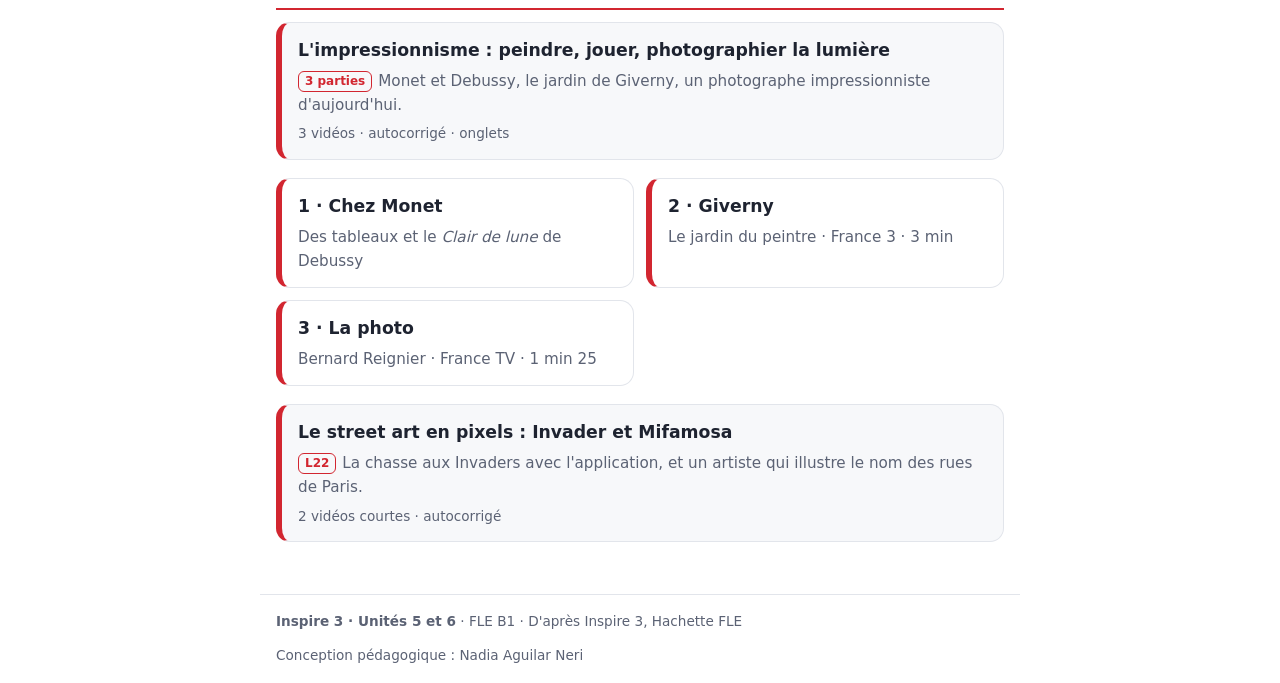
==== commit 83f24d0c: "Écouter l'art : le street art en pixels (Invader et Mifamosa) - ecouter/street-art-pixels.html : ima" ====
--- a/index.html
+++ b/index.html
@@ -109,6 +109,11 @@
       <a class="act" href="ecouter/impressionnisme.html#giverny"><h3>2 · Giverny</h3><p>Le jardin du peintre · France 3 · 3 min</p></a>
       <a class="act" href="ecouter/impressionnisme.html#photo"><h3>3 · La photo</h3><p>Bernard Reignier · France TV · 1 min 25</p></a>
     </div>
+    <a class="act vedette" href="ecouter/street-art-pixels.html">
+      <h3>Le street art en pixels : Invader et Mifamosa</h3>
+      <p><span class="tag">L22</span>La chasse aux Invaders avec l'application, et un artiste qui illustre le nom des rues de Paris.</p>
+      <p class="meta">2 vidéos courtes · autocorrigé</p>
+    </a>
   </section>
 </main>
 <footer>
